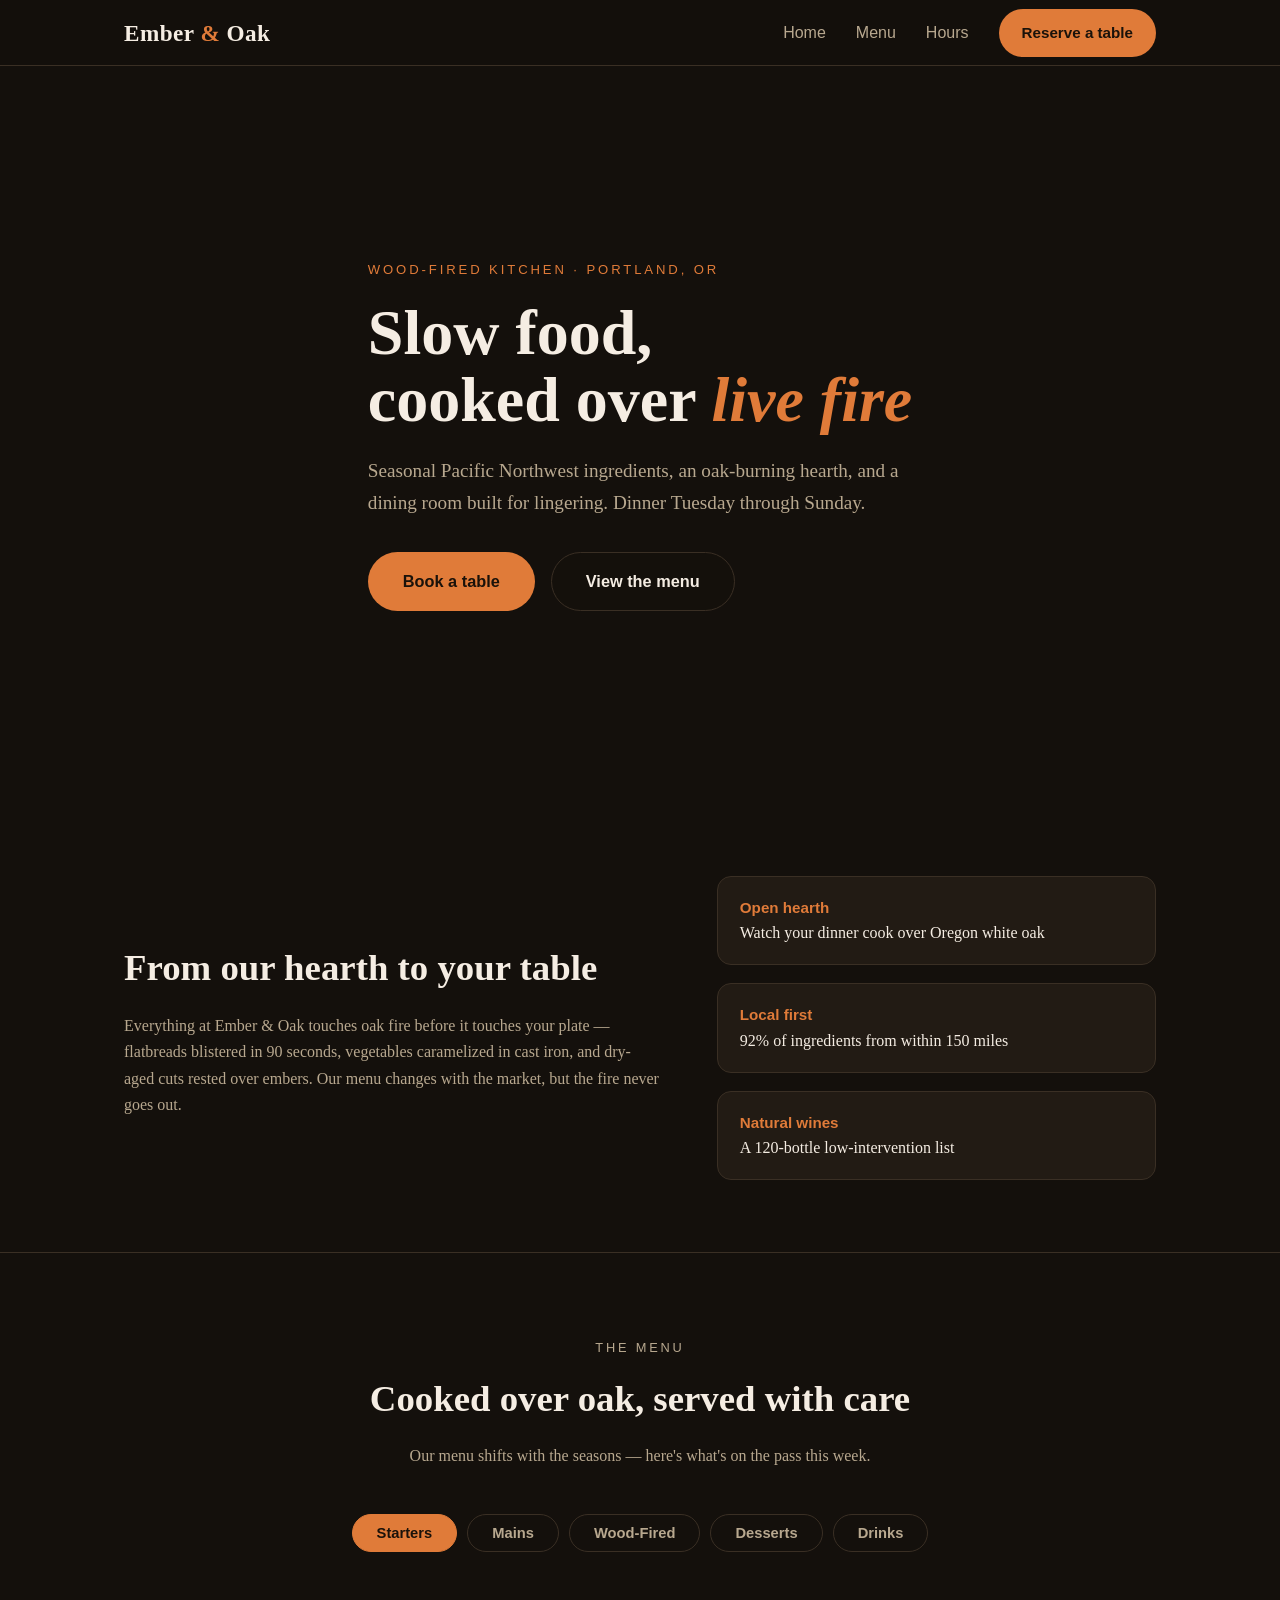
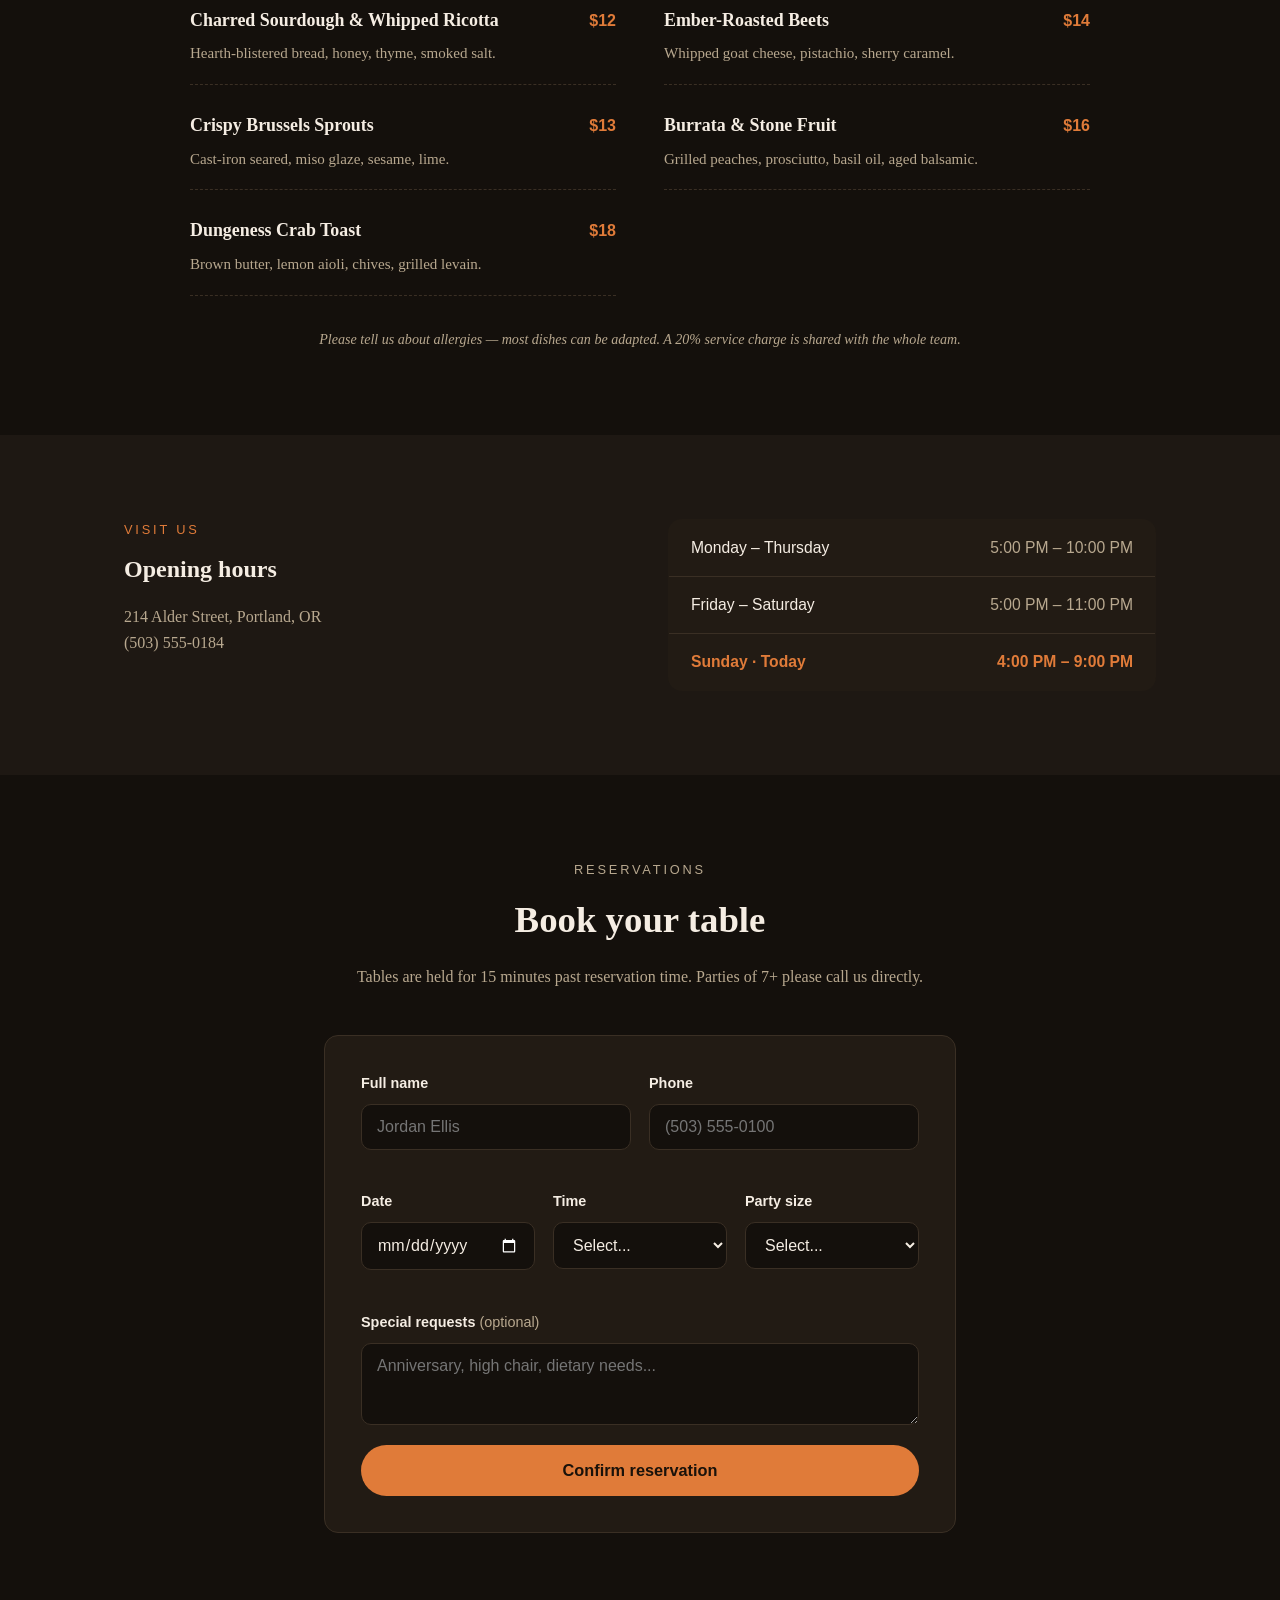
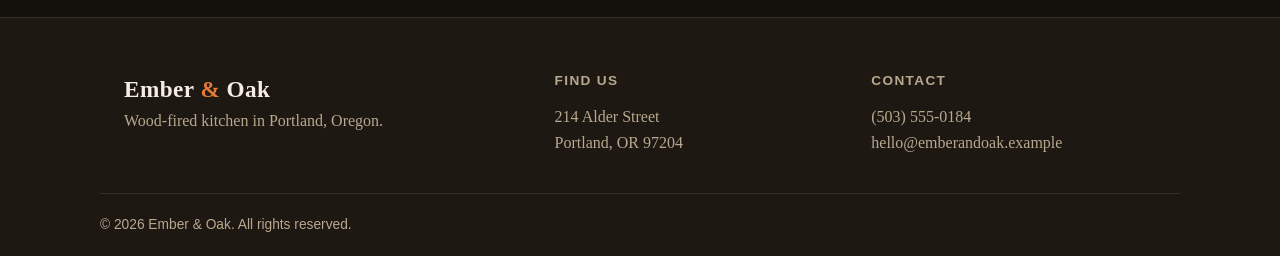
==== index.html @ 1107f508 "Add files via upload" ====
<!DOCTYPE html>
<html lang="en">
<head>
  <meta charset="UTF-8" />
  <meta name="viewport" content="width=device-width, initial-scale=1.0" />
  <meta name="description" content="Ember & Oak — wood-fired kitchen in Portland. Seasonal menu, open hearth, book your table." />
  <title>Ember &amp; Oak — Wood-Fired Kitchen</title>
  <link rel="stylesheet" href="style.css" />
</head>
<body>
  <header class="site-header" id="siteHeader">
    <nav class="nav-inner" aria-label="Main navigation">
      <a href="#home" class="logo">Ember <span>&amp;</span> Oak</a>
      <button id="hamburger" class="hamburger" aria-label="Open menu" aria-expanded="false" aria-controls="navLinks">
        <span></span><span></span><span></span>
      </button>
      <ul id="navLinks" class="nav-links">
        <li><a href="#home">Home</a></li>
        <li><a href="#menu">Menu</a></li>
        <li><a href="#hours">Hours</a></li>
        <li><a href="#reserve" class="btn btn-primary nav-cta">Reserve a table</a></li>
      </ul>
    </nav>
  </header>

  <main>
    <section id="home" class="hero">
      <div class="hero-overlay"></div>
      <div class="container hero-content">
        <p class="hero-kicker">Wood-fired kitchen &middot; Portland, OR</p>
        <h1>Slow food,<br />cooked over <em>live fire</em></h1>
        <p class="hero-sub">Seasonal Pacific Northwest ingredients, an oak-burning hearth, and a dining room built for lingering. Dinner Tuesday through Sunday.</p>
        <div class="hero-ctas">
          <a href="#reserve" class="btn btn-primary btn-lg">Book a table</a>
          <a href="#menu" class="btn btn-outline btn-lg">View the menu</a>
        </div>
      </div>
    </section>

    <section class="about">
      <div class="container about-grid">
        <div>
          <h2>From our hearth to your table</h2>
          <p>Everything at Ember &amp; Oak touches oak fire before it touches your plate — flatbreads blistered in 90 seconds, vegetables caramelized in cast iron, and dry-aged cuts rested over embers. Our menu changes with the market, but the fire never goes out.</p>
        </div>
        <ul class="about-points">
          <li><strong>Open hearth</strong><span>Watch your dinner cook over Oregon white oak</span></li>
          <li><strong>Local first</strong><span>92% of ingredients from within 150 miles</span></li>
          <li><strong>Natural wines</strong><span>A 120-bottle low-intervention list</span></li>
        </ul>
      </div>
    </section>

    <section id="menu" class="section">
      <div class="container">
        <div class="section-head">
          <p class="kicker">The menu</p>
          <h2>Cooked over oak, served with care</h2>
          <p>Our menu shifts with the seasons — here's what's on the pass this week.</p>
        </div>
        <div class="tabs" id="menuTabs" role="tablist" aria-label="Menu categories"></div>
        <div class="menu-list" id="menuList"></div>
        <p class="menu-note">Please tell us about allergies — most dishes can be adapted. A 20% service charge is shared with the whole team.</p>
      </div>
    </section>

    <section id="hours" class="section section-alt">
      <div class="container hours-grid">
        <div>
          <p class="kicker">Visit us</p>
          <h2>Opening hours</h2>
          <p class="hours-address">214 Alder Street, Portland, OR<br />(503) 555-0184</p>
        </div>
        <table class="hours-table" id="hoursTable" aria-label="Opening hours">
          <tbody></tbody>
        </table>
      </div>
    </section>

    <section id="reserve" class="section">
      <div class="container narrow">
        <div class="section-head">
          <p class="kicker">Reservations</p>
          <h2>Book your table</h2>
          <p>Tables are held for 15 minutes past reservation time. Parties of 7+ please call us directly.</p>
        </div>
        <form id="reserveForm" class="reserve-form" novalidate>
          <div class="form-row">
            <div class="form-group">
              <label for="rName">Full name</label>
              <input type="text" id="rName" autocomplete="name" placeholder="Jordan Ellis" />
              <small class="err" id="err-rName"></small>
            </div>
            <div class="form-group">
              <label for="rPhone">Phone</label>
              <input type="tel" id="rPhone" autocomplete="tel" placeholder="(503) 555-0100" />
              <small class="err" id="err-rPhone"></small>
            </div>
          </div>
          <div class="form-row cols-3">
            <div class="form-group">
              <label for="rDate">Date</label>
              <input type="date" id="rDate" />
              <small class="err" id="err-rDate"></small>
            </div>
            <div class="form-group">
              <label for="rTime">Time</label>
              <select id="rTime">
                <option value="">Select...</option>
              </select>
              <small class="err" id="err-rTime"></small>
            </div>
            <div class="form-group">
              <label for="rParty">Party size</label>
              <select id="rParty">
                <option value="">Select...</option>
              </select>
              <small class="err" id="err-rParty"></small>
            </div>
          </div>
          <div class="form-group">
            <label for="rNotes">Special requests <span class="optional">(optional)</span></label>
            <textarea id="rNotes" rows="3" placeholder="Anniversary, high chair, dietary needs..."></textarea>
          </div>
          <button type="submit" class="btn btn-primary btn-lg btn-block">Confirm reservation</button>
        </form>
        <div id="reserveSuccess" class="reserve-success" hidden>
          <div class="success-check">&#10003;</div>
          <h3>You're booked!</h3>
          <p id="reserveSummary"></p>
          <p class="fine">A confirmation text is on its way. We can't wait to host you.</p>
          <button class="btn btn-ghost" id="bookAnother">Make another reservation</button>
        </div>
      </div>
    </section>
  </main>

  <footer class="site-footer">
    <div class="container footer-grid">
      <div>
        <p class="logo">Ember <span>&amp;</span> Oak</p>
        <p class="muted">Wood-fired kitchen in Portland, Oregon.</p>
      </div>
      <div>
        <h4>Find us</h4>
        <p class="muted">214 Alder Street<br />Portland, OR 97204</p>
      </div>
      <div>
        <h4>Contact</h4>
        <p class="muted">(503) 555-0184<br />hello@emberandoak.example</p>
      </div>
    </div>
    <div class="container footer-bottom">
      <p>&copy; <span id="year"></span> Ember &amp; Oak. All rights reserved.</p>
    </div>
  </footer>

  <script src="script.js"></script>
</body>
</html>
---- style.css ----
/* ============ Ember & Oak ============ */
:root {
  --bg: #14100c;
  --bg-soft: #1e1813;
  --card: #221b14;
  --text: #f5ede3;
  --muted: #b8a88f;
  --primary: #e07b39;
  --primary-dark: #c2611f;
  --accent: #8fc1a9;
  --border: #3a2f24;
  --radius: 14px;
  --header-h: 66px;
}
* { margin: 0; padding: 0; box-sizing: border-box; }
html { scroll-behavior: smooth; }
body {
  font-family: Georgia, "Times New Roman", serif;
  background: var(--bg); color: var(--text); line-height: 1.65;
}
.container { max-width: 1080px; margin: 0 auto; padding: 0 24px; }
.container.narrow { max-width: 680px; }
section { scroll-margin-top: var(--header-h); }
.sans, .btn, .tabs, .reserve-form, .hours-table { font-family: "Inter", -apple-system, "Segoe UI", Roboto, sans-serif; }

/* Buttons */
.btn {
  display: inline-block; padding: 13px 28px; border-radius: 999px; font-weight: 600;
  font-size: 0.95rem; text-decoration: none; border: 1px solid transparent; cursor: pointer;
  transition: transform 0.15s, background 0.2s, border-color 0.2s; text-align: center;
}
.btn:active { transform: translateY(1px); }
.btn-primary { background: var(--primary); color: #1a120a; }
.btn-primary:hover { background: var(--primary-dark); }
.btn-outline { border-color: var(--border); color: var(--text); background: rgba(20, 16, 12, 0.4); }
.btn-outline:hover { border-color: var(--primary); color: var(--primary); }
.btn-ghost { background: transparent; border-color: var(--border); color: var(--text); }
.btn-ghost:hover { border-color: var(--primary); }
.btn-lg { padding: 15px 34px; font-size: 1.02rem; }
.btn-block { width: 100%; }

/* Header */
.site-header { position: sticky; top: 0; z-index: 100; height: var(--header-h); background: rgba(20, 16, 12, 0.92); backdrop-filter: blur(10px); border-bottom: 1px solid var(--border); }
.nav-inner { max-width: 1080px; margin: 0 auto; padding: 0 24px; height: var(--header-h); display: flex; align-items: center; }
.logo { font-size: 1.45rem; font-weight: 700; color: var(--text); text-decoration: none; margin-right: auto; letter-spacing: 0.02em; }
.logo span { color: var(--primary); }
.nav-links { display: flex; align-items: center; gap: 30px; list-style: none; font-family: "Inter", sans-serif; }
.nav-links a:not(.btn) { color: var(--muted); text-decoration: none; font-weight: 500; }
.nav-links a:not(.btn):hover { color: var(--primary); }
.nav-cta { padding: 10px 22px; }
.hamburger { display: none; background: none; border: none; cursor: pointer; flex-direction: column; gap: 5px; padding: 8px; }
.hamburger span { width: 24px; height: 2.5px; background: var(--text); border-radius: 2px; transition: 0.3s; }
.hamburger.open span:nth-child(1) { transform: translateY(7.5px) rotate(45deg); }
.hamburger.open span:nth-child(2) { opacity: 0; }
.hamburger.open span:nth-child(3) { transform: translateY(-7.5px) rotate(-45deg); }

/* Hero */
.hero {
  position: relative; min-height: 82vh; display: flex; align-items: center;
  background: url("https://picsum.photos/seed/ember-fire/1600/900") center/cover no-repeat;
}
.hero-overlay { position: absolute; inset: 0; background: linear-gradient(180deg, rgba(20,16,12,0.62), rgba(20,16,12,0.86)); }
.hero-content { position: relative; z-index: 1; max-width: 1080px; }
.hero-kicker { color: var(--primary); text-transform: uppercase; letter-spacing: 0.22em; font-size: 0.82rem; font-family: "Inter", sans-serif; margin-bottom: 18px; }
.hero h1 { font-size: 4rem; line-height: 1.05; margin-bottom: 22px; font-weight: 700; }
.hero h1 em { font-style: italic; color: var(--primary); }
.hero-sub { font-size: 1.2rem; color: var(--muted); max-width: 540px; margin-bottom: 34px; }
.hero-ctas { display: flex; gap: 16px; flex-wrap: wrap; }

/* About */
.about { padding: 72px 0; border-bottom: 1px solid var(--border); }
.about-grid { display: grid; grid-template-columns: 1.1fr 0.9fr; gap: 56px; align-items: center; }
.about h2, .section-head h2 { font-size: 2.3rem; margin-bottom: 14px; }
.about p { color: var(--muted); }
.about-points { list-style: none; display: flex; flex-direction: column; gap: 18px; }
.about-points li { background: var(--card); border: 1px solid var(--border); border-radius: var(--radius); padding: 18px 22px; display: flex; flex-direction: column; }
.about-points strong { color: var(--primary); font-family: "Inter", sans-serif; font-size: 0.95rem; }

/* Sections */
.section { padding: 84px 0; }
.section-alt { background: var(--bg-soft); }
.section-head { text-align: center; max-width: 620px; margin: 0 auto 44px; }
.kicker { color: var(--primary); text-transform: uppercase; letter-spacing: 0.22em; font-size: 0.8rem; font-family: "Inter", sans-serif; margin-bottom: 10px; }
.section-head p { color: var(--muted); }

/* Menu tabs */
.tabs { display: flex; justify-content: center; gap: 10px; flex-wrap: wrap; margin-bottom: 36px; }
.tab {
  border: 1px solid var(--border); background: transparent; color: var(--muted);
  padding: 10px 24px; border-radius: 999px; cursor: pointer; font-weight: 600; font-size: 0.92rem;
  transition: all 0.2s; font-family: inherit;
}
.tab:hover { border-color: var(--primary); color: var(--primary); }
.tab.active { background: var(--primary); border-color: var(--primary); color: #1a120a; }
.menu-list { display: grid; grid-template-columns: 1fr 1fr; gap: 8px 48px; max-width: 900px; margin: 0 auto; animation: fadeSlide 0.4s ease; }
@keyframes fadeSlide { from { opacity: 0; transform: translateY(10px); } }
.menu-item { padding: 18px 0; border-bottom: 1px dashed var(--border); }
.menu-item-head { display: flex; justify-content: space-between; align-items: baseline; gap: 16px; margin-bottom: 6px; }
.menu-item h3 { font-size: 1.12rem; }
.menu-price { color: var(--primary); font-weight: 700; white-space: nowrap; font-family: "Inter", sans-serif; }
.menu-item p { color: var(--muted); font-size: 0.94rem; }
.menu-note { text-align: center; color: var(--muted); font-size: 0.88rem; margin-top: 32px; font-style: italic; }

/* Hours */
.hours-grid { display: grid; grid-template-columns: 1fr 1fr; gap: 56px; align-items: start; }
.hours-address { color: var(--muted); margin-top: 14px; }
.hours-table { width: 100%; border-collapse: collapse; background: var(--card); border: 1px solid var(--border); border-radius: var(--radius); overflow: hidden; font-size: 0.98rem; }
.hours-table td { padding: 15px 22px; border-bottom: 1px solid var(--border); }
.hours-table tr:last-child td { border-bottom: none; }
.hours-table td:last-child { text-align: right; color: var(--muted); }
.hours-table tr.today td { color: var(--primary); font-weight: 700; }
.hours-table tr.today td:last-child { color: var(--primary); }

/* Reservation form */
.reserve-form { background: var(--card); border: 1px solid var(--border); border-radius: var(--radius); padding: 36px; }
.form-row { display: grid; grid-template-columns: 1fr 1fr; gap: 18px; }
.form-row.cols-3 { grid-template-columns: 1fr 1fr 1fr; }
.form-group { margin-bottom: 20px; display: flex; flex-direction: column; }
.form-group label { font-weight: 600; font-size: 0.9rem; margin-bottom: 8px; }
.optional { color: var(--muted); font-weight: 400; }
.form-group input, .form-group select, .form-group textarea {
  padding: 13px 15px; border: 1.5px solid var(--border); border-radius: 10px; font-size: 1rem;
  font-family: inherit; background: var(--bg); color: var(--text); color-scheme: dark;
}
.form-group input:focus, .form-group select:focus, .form-group textarea:focus { outline: none; border-color: var(--primary); }
.form-group input.invalid, .form-group select.invalid { border-color: #ef4444; }
.err { color: #f87171; font-size: 0.82rem; min-height: 1.2em; margin-top: 5px; }
.reserve-success { background: var(--card); border: 1px solid var(--border); border-radius: var(--radius); padding: 52px 36px; text-align: center; }
.success-check { width: 64px; height: 64px; border-radius: 50%; background: rgba(143, 193, 169, 0.18); color: var(--accent); font-size: 2rem; display: grid; place-items: center; margin: 0 auto 20px; }
.reserve-success h3 { font-size: 1.6rem; margin-bottom: 10px; }
.reserve-success p { color: var(--muted); }
.reserve-success .fine { font-size: 0.88rem; margin: 12px 0 24px; }

/* Footer */
.site-footer { border-top: 1px solid var(--border); padding: 52px 0 0; background: var(--bg-soft); }
.footer-grid { display: grid; grid-template-columns: 1.4fr 1fr 1fr; gap: 32px; margin-bottom: 36px; }
.footer-grid h4 { font-family: "Inter", sans-serif; font-size: 0.85rem; text-transform: uppercase; letter-spacing: 0.1em; color: var(--muted); margin-bottom: 12px; }
.muted { color: var(--muted); }
.footer-bottom { border-top: 1px solid var(--border); padding: 20px 0; color: var(--muted); font-size: 0.86rem; font-family: "Inter", sans-serif; }

@media (max-width: 820px) {
  .about-grid, .hours-grid { grid-template-columns: 1fr; }
  .menu-list { grid-template-columns: 1fr; }
  .hero h1 { font-size: 2.7rem; }
  .form-row, .form-row.cols-3 { grid-template-columns: 1fr; }
}
@media (max-width: 640px) {
  .hamburger { display: flex; }
  .nav-links {
    position: absolute; top: var(--header-h); left: 0; right: 0; background: var(--bg);
    flex-direction: column; align-items: stretch; padding: 12px 24px 24px; gap: 4px;
    border-bottom: 1px solid var(--border); display: none;
  }
  .nav-links.open { display: flex; }
  .nav-links a:not(.btn) { padding: 12px 0; border-bottom: 1px solid var(--border); }
  .nav-cta { margin-top: 12px; text-align: center; }
  .footer-grid { grid-template-columns: 1fr; }
}
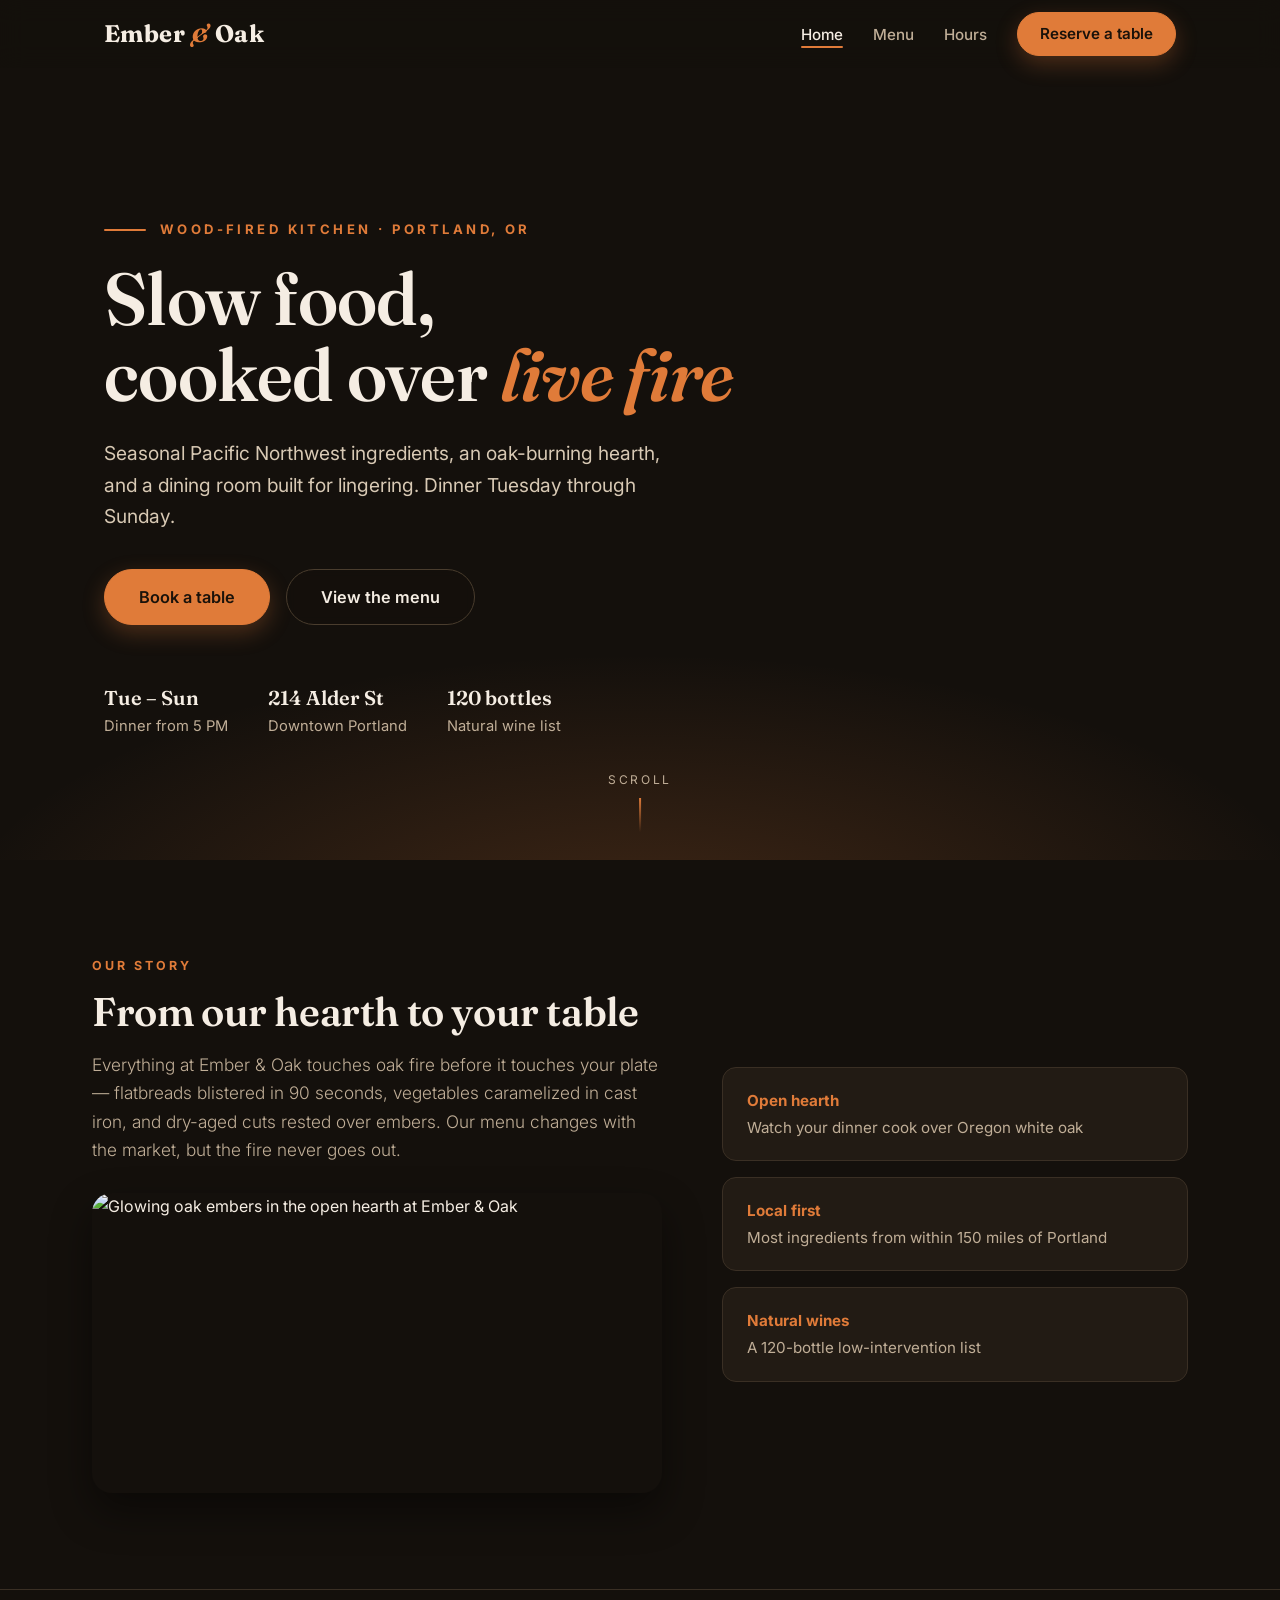
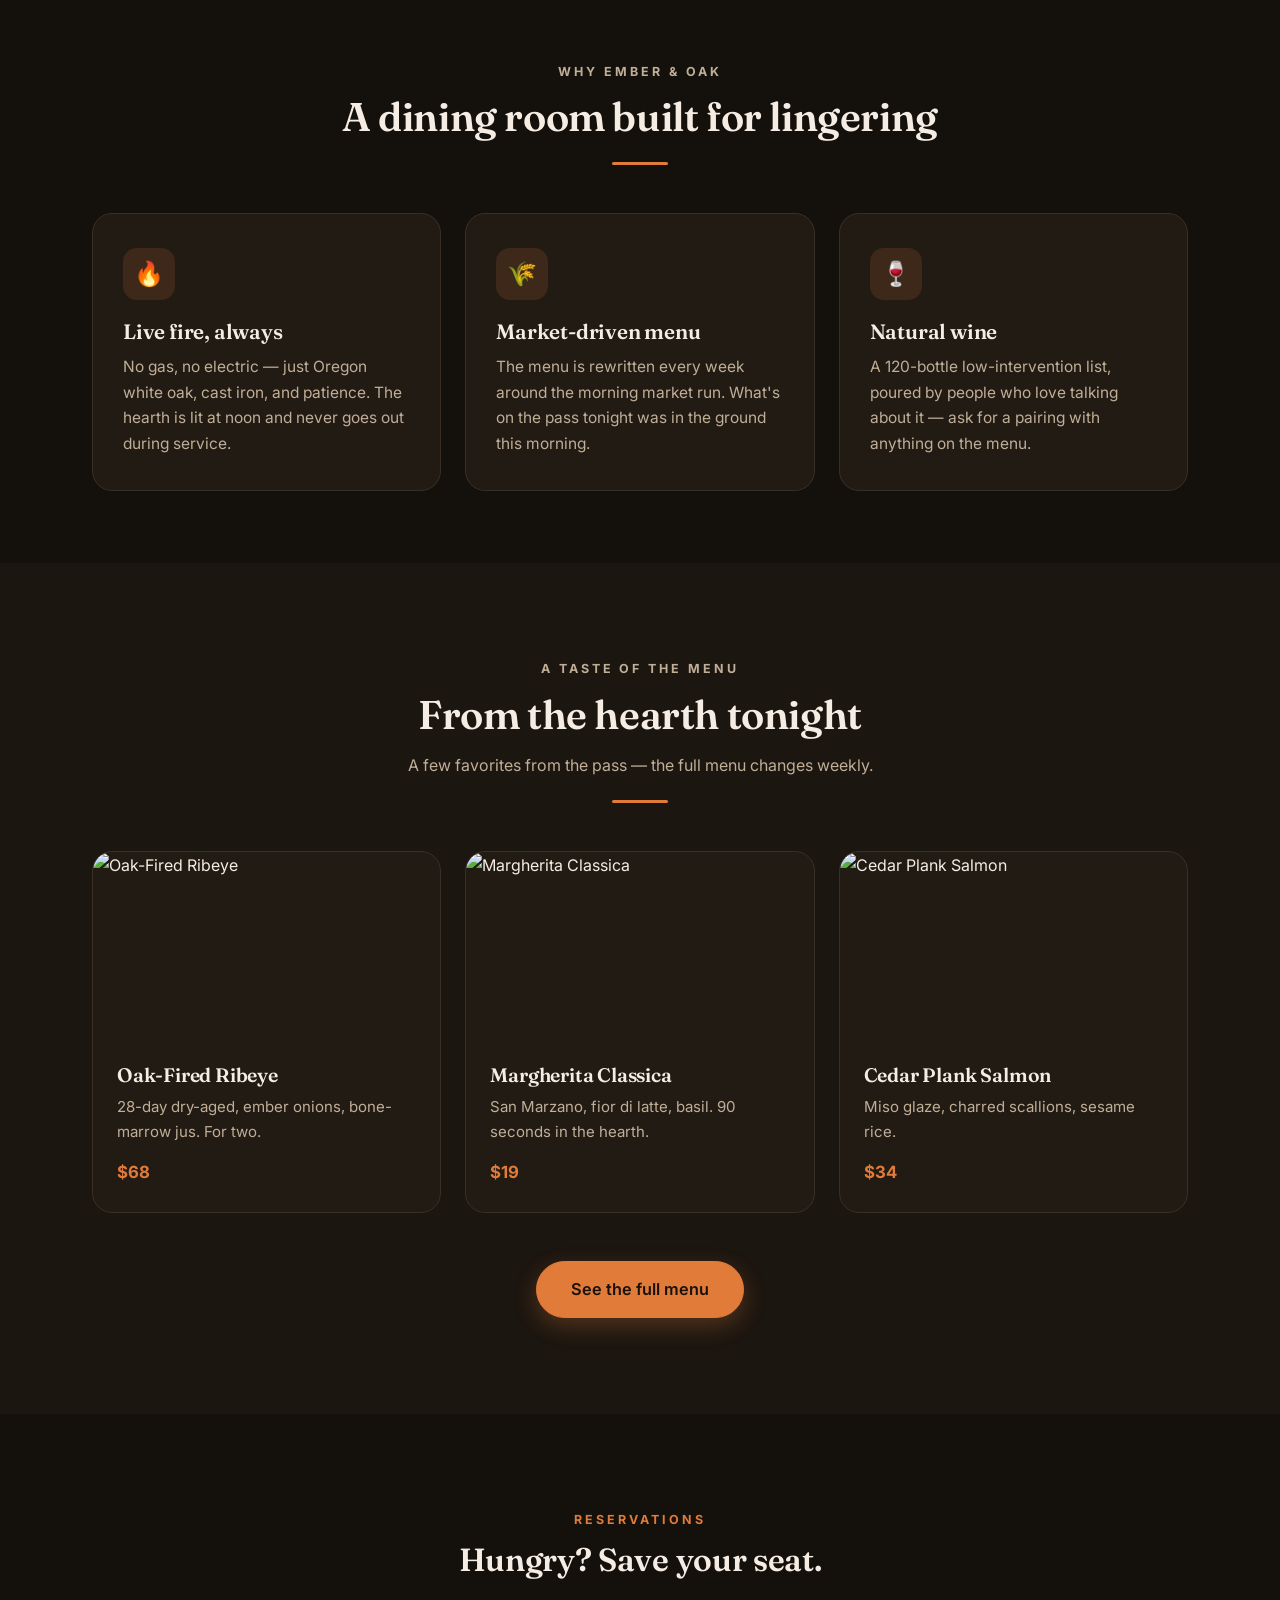
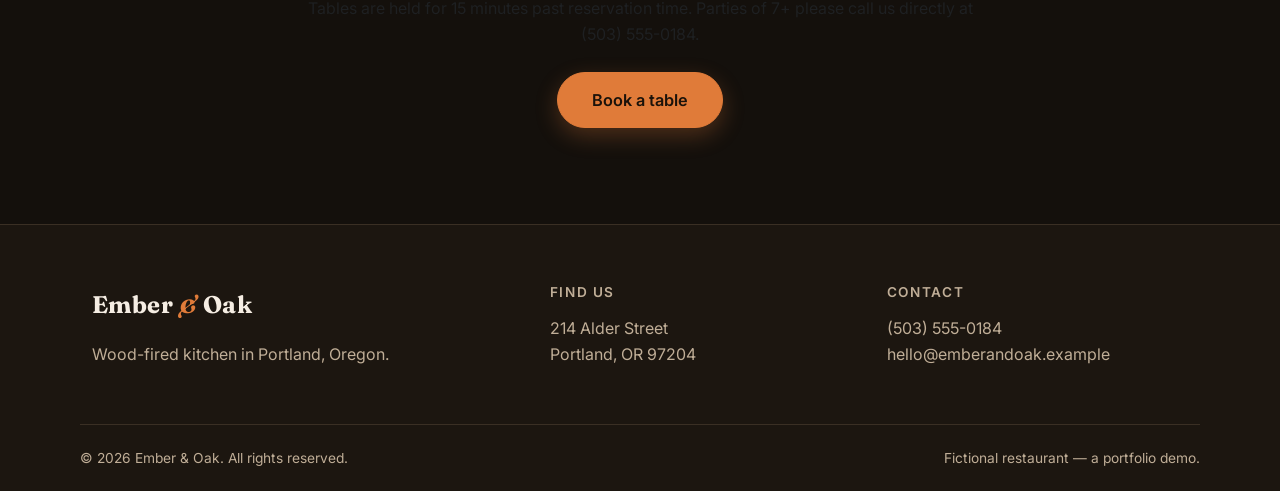
==== commit 07a8760c: "Upgrade Ember & Oak: split home/menu/reservations pages, PHP reservation backend, custom WordPress t" ====
--- a/index.html
+++ b/index.html
@@ -4,133 +4,120 @@
   <meta charset="UTF-8" />
   <meta name="viewport" content="width=device-width, initial-scale=1.0" />
   <meta name="description" content="Ember & Oak — wood-fired kitchen in Portland. Seasonal menu, open hearth, book your table." />
-  <title>Ember &amp; Oak — Wood-Fired Kitchen</title>
+  <title>Ember &amp; Oak — Wood-Fired Kitchen · Portland, OR</title>
+  <link rel="preconnect" href="https://fonts.googleapis.com" />
+  <link rel="preconnect" href="https://fonts.gstatic.com" crossorigin />
+  <link href="https://fonts.googleapis.com/css2?family=Fraunces:ital,opsz,wght@0,9..144,500;0,9..144,600;0,9..144,700;1,9..144,500;1,9..144,600&family=Inter:wght@400;500;600;700&display=swap" rel="stylesheet" />
+  <link href="https://cdn.jsdelivr.net/npm/bootstrap@5.3.3/dist/css/bootstrap.min.css" rel="stylesheet" integrity="sha384-QWTKZyjpPEjISv5WaRU9OFeRpok6YctnYmDr5pNlyT2bRjXh0JMhjY6hW+ALEwIH" crossorigin="anonymous" />
   <link rel="stylesheet" href="style.css" />
 </head>
 <body>
   <header class="site-header" id="siteHeader">
     <nav class="nav-inner" aria-label="Main navigation">
-      <a href="#home" class="logo">Ember <span>&amp;</span> Oak</a>
+      <a href="index.html" class="logo">Ember <span>&amp;</span> Oak</a>
       <button id="hamburger" class="hamburger" aria-label="Open menu" aria-expanded="false" aria-controls="navLinks">
         <span></span><span></span><span></span>
       </button>
       <ul id="navLinks" class="nav-links">
-        <li><a href="#home">Home</a></li>
-        <li><a href="#menu">Menu</a></li>
-        <li><a href="#hours">Hours</a></li>
-        <li><a href="#reserve" class="btn btn-primary nav-cta">Reserve a table</a></li>
+        <li><a href="index.html" class="active" aria-current="page">Home</a></li>
+        <li><a href="menu.html">Menu</a></li>
+        <li><a href="reservations.html">Hours</a></li>
+        <li><a href="reservations.html" class="btn btn-primary nav-cta">Reserve a table</a></li>
       </ul>
     </nav>
   </header>
 
   <main>
-    <section id="home" class="hero">
-      <div class="hero-overlay"></div>
+    <section class="hero">
       <div class="container hero-content">
         <p class="hero-kicker">Wood-fired kitchen &middot; Portland, OR</p>
         <h1>Slow food,<br />cooked over <em>live fire</em></h1>
         <p class="hero-sub">Seasonal Pacific Northwest ingredients, an oak-burning hearth, and a dining room built for lingering. Dinner Tuesday through Sunday.</p>
         <div class="hero-ctas">
-          <a href="#reserve" class="btn btn-primary btn-lg">Book a table</a>
-          <a href="#menu" class="btn btn-outline btn-lg">View the menu</a>
+          <a href="reservations.html" class="btn btn-primary btn-lg">Book a table</a>
+          <a href="menu.html" class="btn btn-outline-light btn-lg">View the menu</a>
+        </div>
+        <div class="hero-meta">
+          <div><strong>Tue – Sun</strong>Dinner from 5 PM</div>
+          <div><strong>214 Alder St</strong>Downtown Portland</div>
+          <div><strong>120 bottles</strong>Natural wine list</div>
+        </div>
+      </div>
+      <a href="#about" class="hero-scroll">Scroll</a>
+    </section>
+
+    <section class="about" id="about">
+      <div class="container about-grid">
+        <div class="reveal">
+          <p class="kicker">Our story</p>
+          <h2>From our hearth to your table</h2>
+          <p class="lead">Everything at Ember &amp; Oak touches oak fire before it touches your plate — flatbreads blistered in 90 seconds, vegetables caramelized in cast iron, and dry-aged cuts rested over embers. Our menu changes with the market, but the fire never goes out.</p>
+          <div class="about-img">
+            <img src="https://picsum.photos/seed/ember-hearth/1000/620" alt="Glowing oak embers in the open hearth at Ember &amp; Oak" loading="lazy" />
+          </div>
+        </div>
+        <ul class="about-points">
+          <li class="reveal reveal-delay-1"><strong>Open hearth</strong><span>Watch your dinner cook over Oregon white oak</span></li>
+          <li class="reveal reveal-delay-2"><strong>Local first</strong><span>Most ingredients from within 150 miles of Portland</span></li>
+          <li class="reveal reveal-delay-3"><strong>Natural wines</strong><span>A 120-bottle low-intervention list</span></li>
+        </ul>
+      </div>
+    </section>
+
+    <section class="feature-strip">
+      <div class="container">
+        <div class="section-head reveal">
+          <p class="kicker">Why Ember &amp; Oak</p>
+          <h2>A dining room built for lingering</h2>
+          <div class="rule"></div>
+        </div>
+        <div class="row g-4">
+          <div class="col-md-4 reveal">
+            <div class="feature-card">
+              <div class="feature-icon" aria-hidden="true">&#128293;</div>
+              <h3>Live fire, always</h3>
+              <p>No gas, no electric — just Oregon white oak, cast iron, and patience. The hearth is lit at noon and never goes out during service.</p>
+            </div>
+          </div>
+          <div class="col-md-4 reveal reveal-delay-1">
+            <div class="feature-card">
+              <div class="feature-icon" aria-hidden="true">&#127806;</div>
+              <h3>Market-driven menu</h3>
+              <p>The menu is rewritten every week around the morning market run. What's on the pass tonight was in the ground this morning.</p>
+            </div>
+          </div>
+          <div class="col-md-4 reveal reveal-delay-2">
+            <div class="feature-card">
+              <div class="feature-icon" aria-hidden="true">&#127863;</div>
+              <h3>Natural wine</h3>
+              <p>A 120-bottle low-intervention list, poured by people who love talking about it — ask for a pairing with anything on the menu.</p>
+            </div>
+          </div>
         </div>
       </div>
     </section>
 
-    <section class="about">
-      <div class="container about-grid">
-        <div>
-          <h2>From our hearth to your table</h2>
-          <p>Everything at Ember &amp; Oak touches oak fire before it touches your plate — flatbreads blistered in 90 seconds, vegetables caramelized in cast iron, and dry-aged cuts rested over embers. Our menu changes with the market, but the fire never goes out.</p>
+    <section class="section section-alt" id="taste">
+      <div class="container">
+        <div class="section-head reveal">
+          <p class="kicker">A taste of the menu</p>
+          <h2>From the hearth tonight</h2>
+          <p>A few favorites from the pass — the full menu changes weekly.</p>
+          <div class="rule"></div>
         </div>
-        <ul class="about-points">
-          <li><strong>Open hearth</strong><span>Watch your dinner cook over Oregon white oak</span></li>
-          <li><strong>Local first</strong><span>92% of ingredients from within 150 miles</span></li>
-          <li><strong>Natural wines</strong><span>A 120-bottle low-intervention list</span></li>
-        </ul>
+        <div class="row g-4" id="featuredDishes"></div>
+        <div class="text-center mt-5 reveal">
+          <a href="menu.html" class="btn btn-primary btn-lg">See the full menu</a>
+        </div>
       </div>
     </section>
 
-    <section id="menu" class="section">
-      <div class="container">
-        <div class="section-head">
-          <p class="kicker">The menu</p>
-          <h2>Cooked over oak, served with care</h2>
-          <p>Our menu shifts with the seasons — here's what's on the pass this week.</p>
-        </div>
-        <div class="tabs" id="menuTabs" role="tablist" aria-label="Menu categories"></div>
-        <div class="menu-list" id="menuList"></div>
-        <p class="menu-note">Please tell us about allergies — most dishes can be adapted. A 20% service charge is shared with the whole team.</p>
-      </div>
-    </section>
-
-    <section id="hours" class="section section-alt">
-      <div class="container hours-grid">
-        <div>
-          <p class="kicker">Visit us</p>
-          <h2>Opening hours</h2>
-          <p class="hours-address">214 Alder Street, Portland, OR<br />(503) 555-0184</p>
-        </div>
-        <table class="hours-table" id="hoursTable" aria-label="Opening hours">
-          <tbody></tbody>
-        </table>
-      </div>
-    </section>
-
-    <section id="reserve" class="section">
-      <div class="container narrow">
-        <div class="section-head">
-          <p class="kicker">Reservations</p>
-          <h2>Book your table</h2>
-          <p>Tables are held for 15 minutes past reservation time. Parties of 7+ please call us directly.</p>
-        </div>
-        <form id="reserveForm" class="reserve-form" novalidate>
-          <div class="form-row">
-            <div class="form-group">
-              <label for="rName">Full name</label>
-              <input type="text" id="rName" autocomplete="name" placeholder="Jordan Ellis" />
-              <small class="err" id="err-rName"></small>
-            </div>
-            <div class="form-group">
-              <label for="rPhone">Phone</label>
-              <input type="tel" id="rPhone" autocomplete="tel" placeholder="(503) 555-0100" />
-              <small class="err" id="err-rPhone"></small>
-            </div>
-          </div>
-          <div class="form-row cols-3">
-            <div class="form-group">
-              <label for="rDate">Date</label>
-              <input type="date" id="rDate" />
-              <small class="err" id="err-rDate"></small>
-            </div>
-            <div class="form-group">
-              <label for="rTime">Time</label>
-              <select id="rTime">
-                <option value="">Select...</option>
-              </select>
-              <small class="err" id="err-rTime"></small>
-            </div>
-            <div class="form-group">
-              <label for="rParty">Party size</label>
-              <select id="rParty">
-                <option value="">Select...</option>
-              </select>
-              <small class="err" id="err-rParty"></small>
-            </div>
-          </div>
-          <div class="form-group">
-            <label for="rNotes">Special requests <span class="optional">(optional)</span></label>
-            <textarea id="rNotes" rows="3" placeholder="Anniversary, high chair, dietary needs..."></textarea>
-          </div>
-          <button type="submit" class="btn btn-primary btn-lg btn-block">Confirm reservation</button>
-        </form>
-        <div id="reserveSuccess" class="reserve-success" hidden>
-          <div class="success-check">&#10003;</div>
-          <h3>You're booked!</h3>
-          <p id="reserveSummary"></p>
-          <p class="fine">A confirmation text is on its way. We can't wait to host you.</p>
-          <button class="btn btn-ghost" id="bookAnother">Make another reservation</button>
-        </div>
+    <section class="section">
+      <div class="container narrow text-center reveal">
+        <p class="kicker">Reservations</p>
+        <h2 class="mb-3">Hungry? Save your seat.</h2>
+        <p class="text-muted mb-4">Tables are held for 15 minutes past reservation time. Parties of 7+ please call us directly at (503) 555-0184.</p>
+        <a href="reservations.html" class="btn btn-primary btn-lg">Book a table</a>
       </div>
     </section>
   </main>
@@ -151,10 +138,12 @@
       </div>
     </div>
     <div class="container footer-bottom">
-      <p>&copy; <span id="year"></span> Ember &amp; Oak. All rights reserved.</p>
+      <p class="mb-0">&copy; <span id="year"></span> Ember &amp; Oak. All rights reserved.</p>
+      <p class="mb-0">Fictional restaurant — a portfolio demo.</p>
     </div>
   </footer>
 
+  <script src="https://cdn.jsdelivr.net/npm/bootstrap@5.3.3/dist/js/bootstrap.bundle.min.js" integrity="sha384-YvpcrYf0tY3lHB60NNkmXc5s9fDVZLESaAA55NDzOxhy9GkcIdslK1eN7N6jIeHz" crossorigin="anonymous"></script>
   <script src="script.js"></script>
 </body>
 </html>
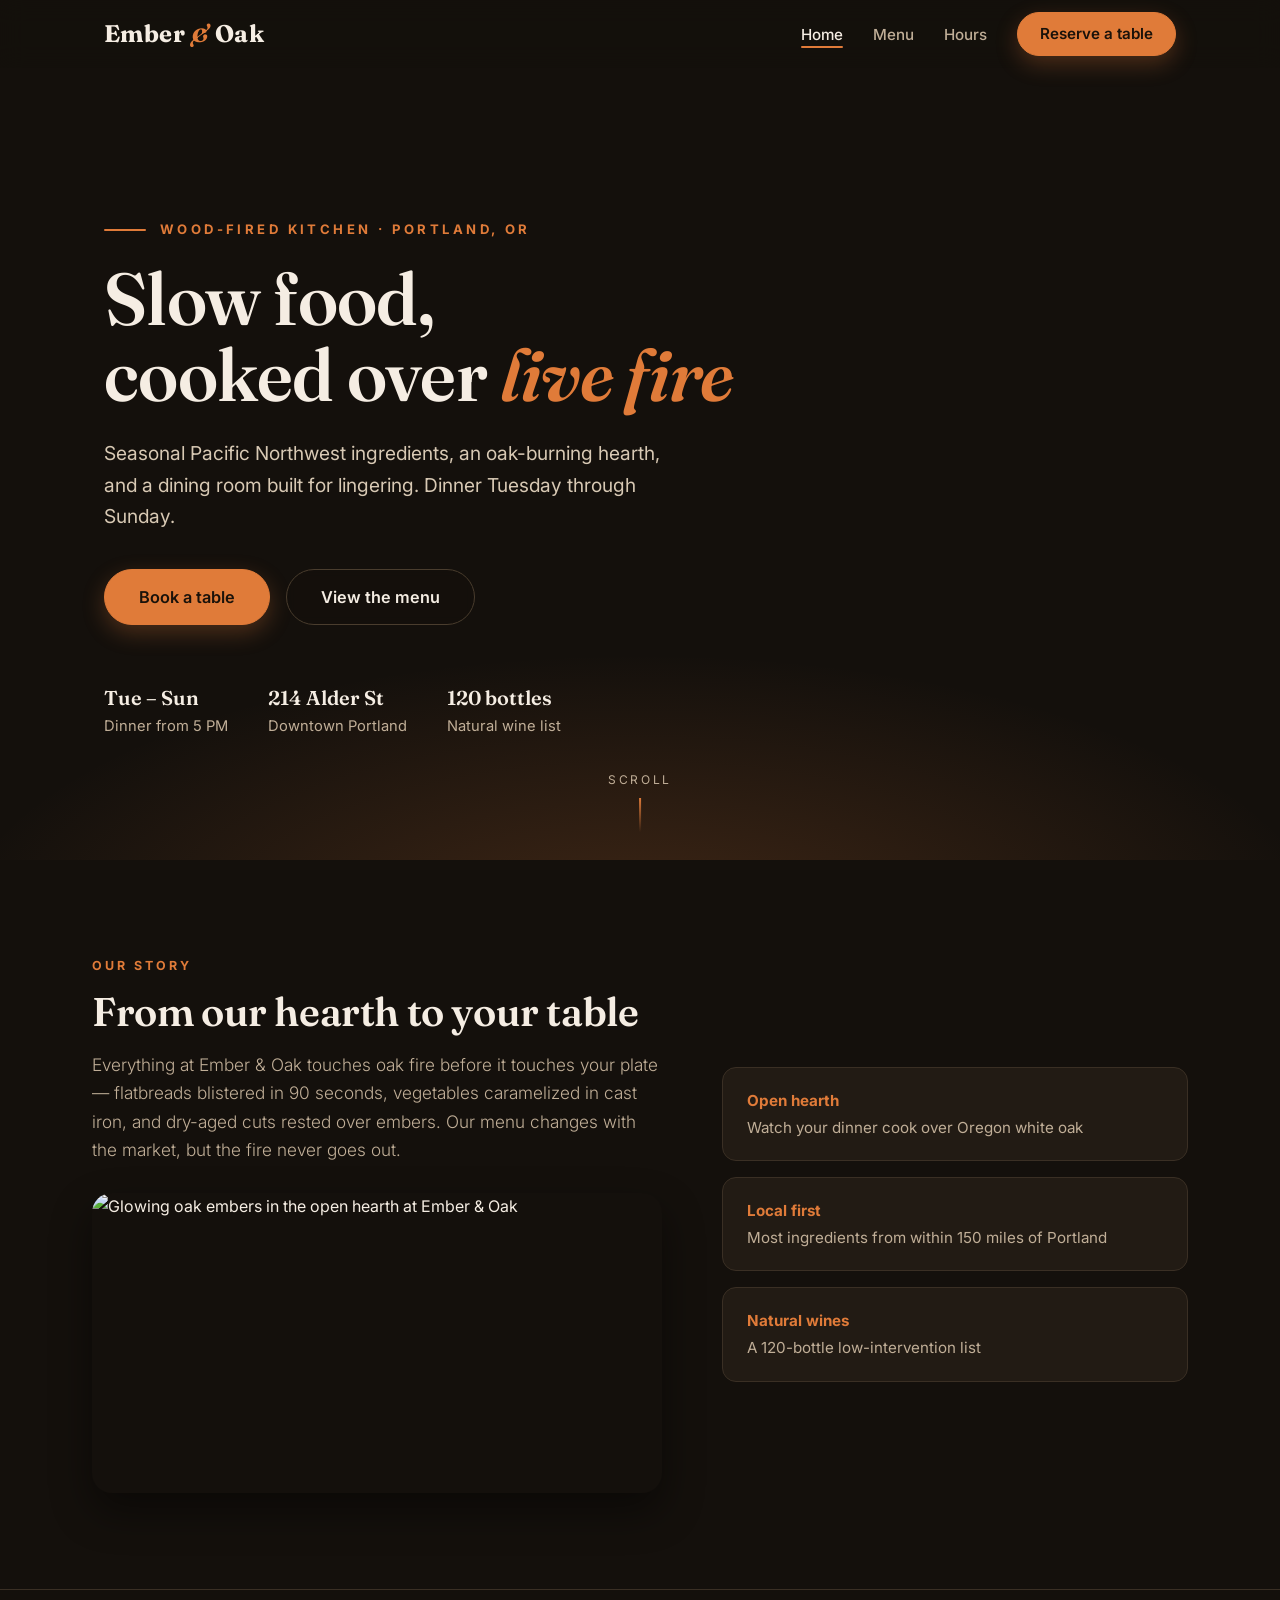
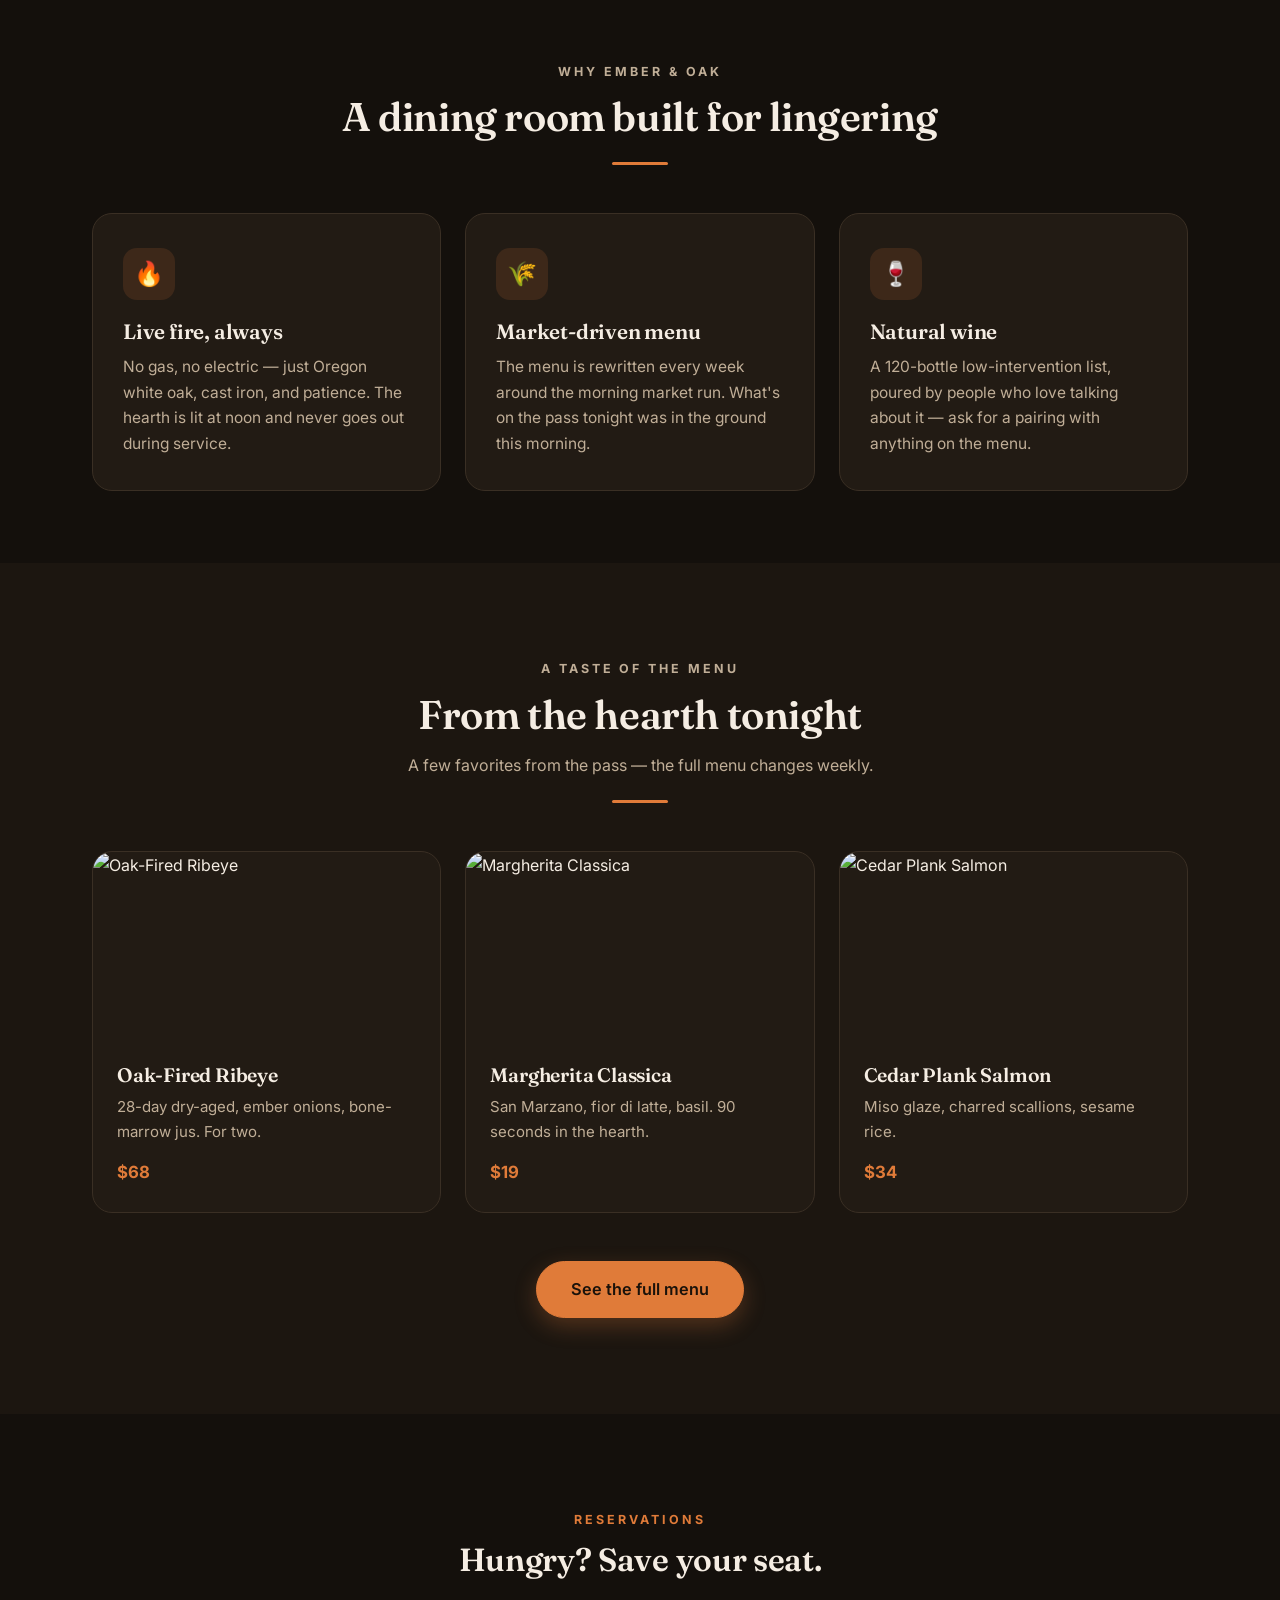
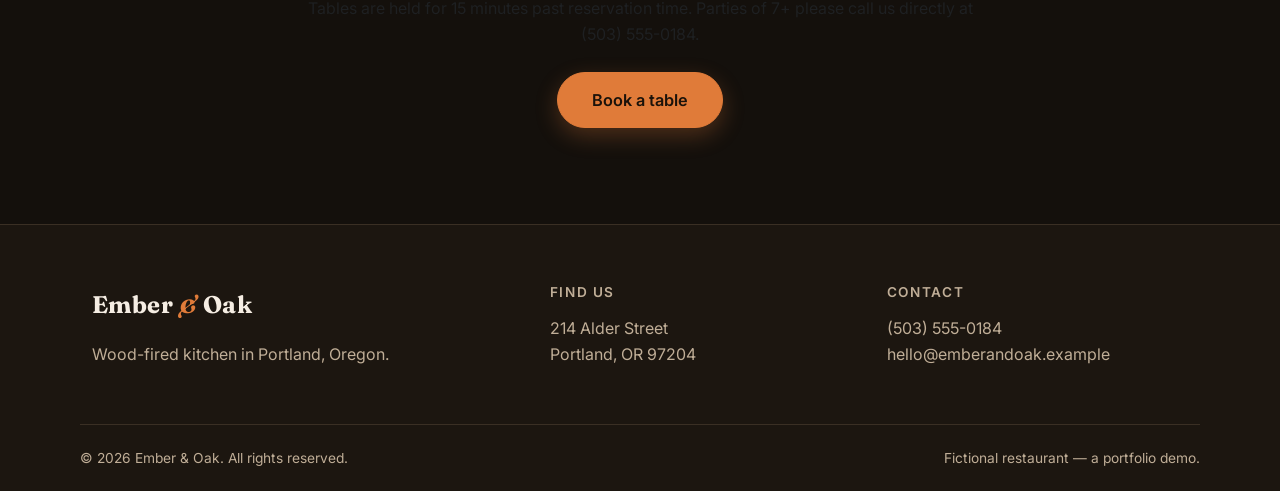
==== commit 1e05843a: "Upgrade polish: animations, content, accessibility" ====
--- a/index.html
+++ b/index.html
@@ -12,6 +12,7 @@
   <link rel="stylesheet" href="style.css" />
 </head>
 <body>
+  <a class="skip-link" href="#main">Skip to main content</a>
   <header class="site-header" id="siteHeader">
     <nav class="nav-inner" aria-label="Main navigation">
       <a href="index.html" class="logo">Ember <span>&amp;</span> Oak</a>
@@ -27,7 +28,7 @@
     </nav>
   </header>
 
-  <main>
+  <main id="main">
     <section class="hero">
       <div class="container hero-content">
         <p class="hero-kicker">Wood-fired kitchen &middot; Portland, OR</p>
@@ -43,7 +44,7 @@
           <div><strong>120 bottles</strong>Natural wine list</div>
         </div>
       </div>
-      <a href="#about" class="hero-scroll">Scroll</a>
+      <a href="#about" class="hero-scroll" aria-label="Scroll down to our story">Scroll</a>
     </section>
 
     <section class="about" id="about">
